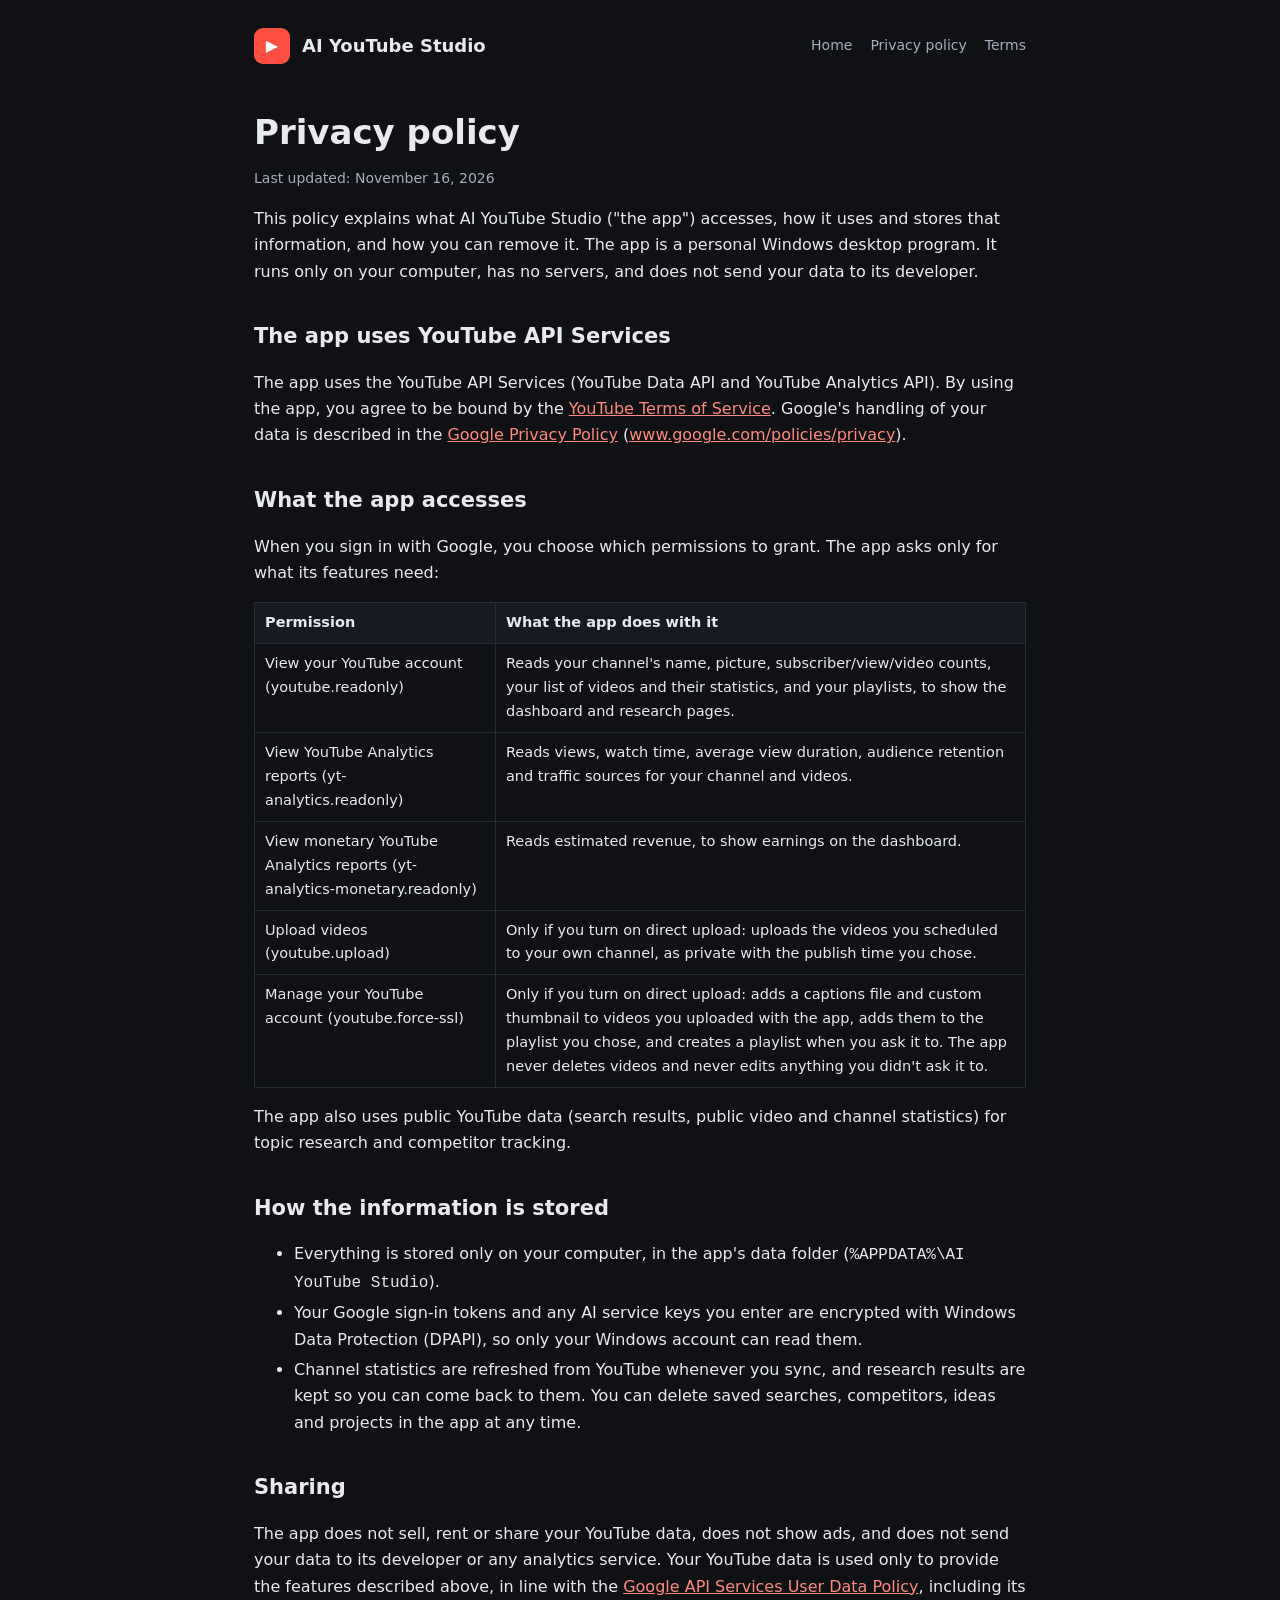
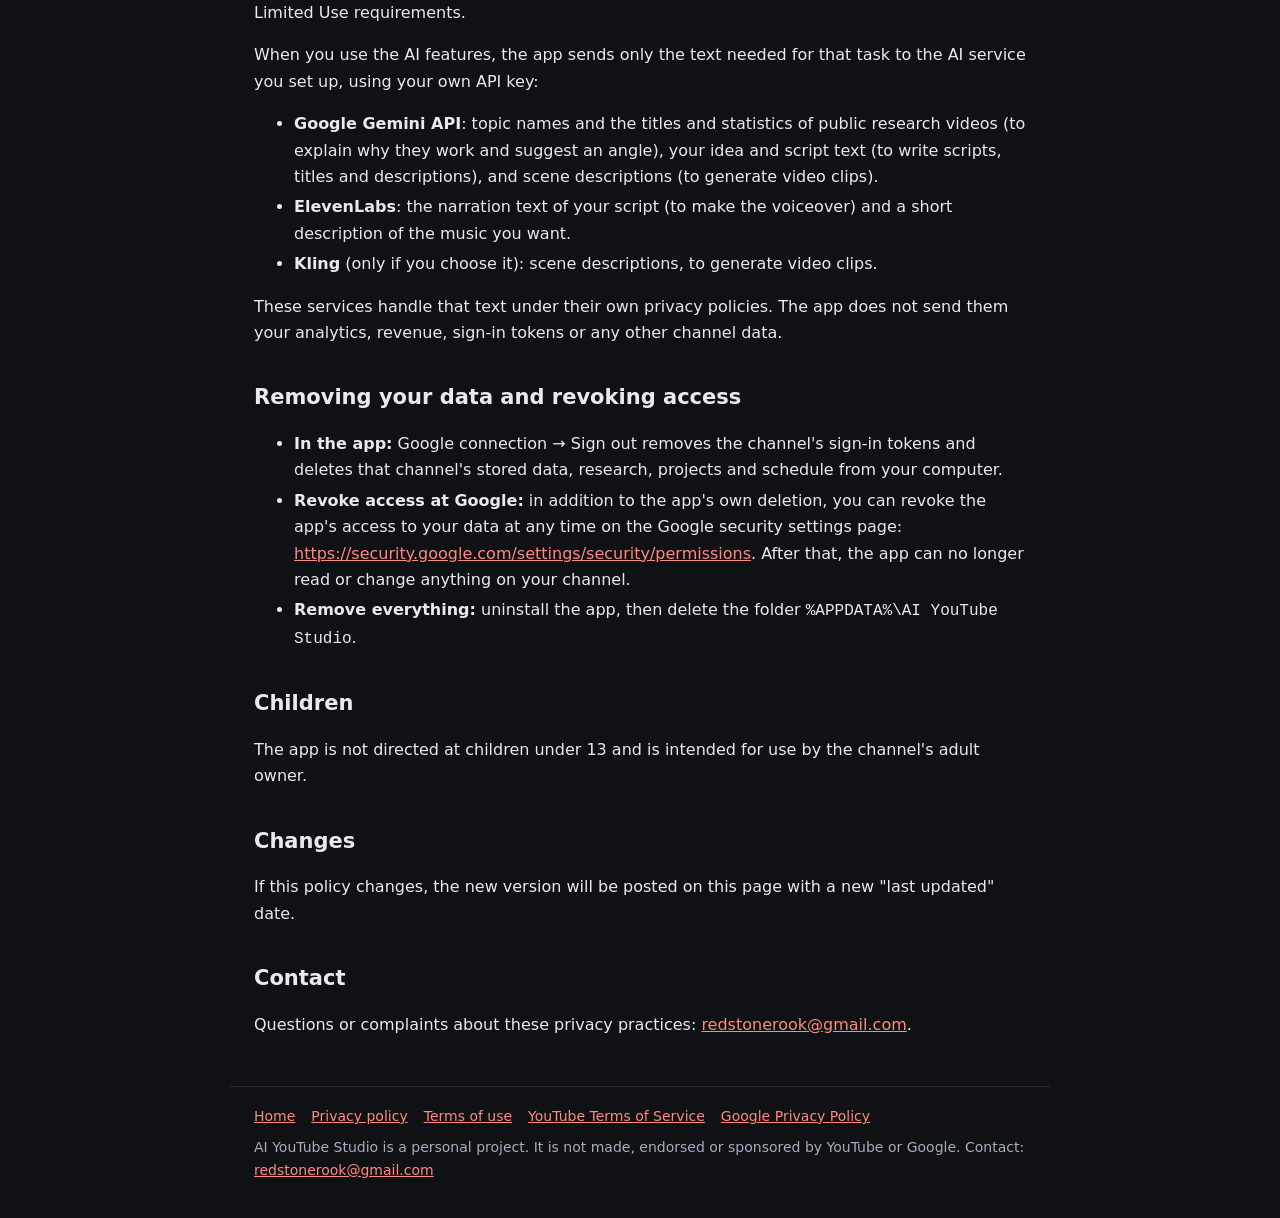
==== privacy.html @ 5edcbc94 "Add files via upload" ====
<!doctype html><html lang="en"><head><meta charset="utf-8"><meta name="viewport" content="width=device-width,initial-scale=1"><link rel="stylesheet" href="style.css"><title>Privacy policy · AI YouTube Studio</title></head><body>
<header><div class="logo">▶</div><div class="name">AI YouTube Studio</div><nav><a href="index.html">Home</a><a href="privacy.html">Privacy policy</a><a href="terms.html">Terms</a></nav></header><main>
<h1>Privacy policy</h1>
<p class="muted">Last updated: November 16, 2026</p>
<p>This policy explains what AI YouTube Studio ("the app") accesses, how it uses and stores that information, and how you can remove it. The app is a personal Windows desktop program. It runs only on your computer, has no servers, and does not send your data to its developer.</p>

<h2>The app uses YouTube API Services</h2>
<p>The app uses the YouTube API Services (YouTube Data API and YouTube Analytics API). By using the app, you agree to be bound by the <a href="https://www.youtube.com/t/terms">YouTube Terms of Service</a>. Google's handling of your data is described in the <a href="https://policies.google.com/privacy">Google Privacy Policy</a> (<a href="http://www.google.com/policies/privacy">www.google.com/policies/privacy</a>).</p>

<h2>What the app accesses</h2>
<p>When you sign in with Google, you choose which permissions to grant. The app asks only for what its features need:</p>
<table>
<tr><th>Permission</th><th>What the app does with it</th></tr>
<tr><td>View your YouTube account (youtube.readonly)</td><td>Reads your channel's name, picture, subscriber/view/video counts, your list of videos and their statistics, and your playlists, to show the dashboard and research pages.</td></tr>
<tr><td>View YouTube Analytics reports (yt-analytics.readonly)</td><td>Reads views, watch time, average view duration, audience retention and traffic sources for your channel and videos.</td></tr>
<tr><td>View monetary YouTube Analytics reports (yt-analytics-monetary.readonly)</td><td>Reads estimated revenue, to show earnings on the dashboard.</td></tr>
<tr><td>Upload videos (youtube.upload)</td><td>Only if you turn on direct upload: uploads the videos you scheduled to your own channel, as private with the publish time you chose.</td></tr>
<tr><td>Manage your YouTube account (youtube.force-ssl)</td><td>Only if you turn on direct upload: adds a captions file and custom thumbnail to videos you uploaded with the app, adds them to the playlist you chose, and creates a playlist when you ask it to. The app never deletes videos and never edits anything you didn't ask it to.</td></tr>
</table>
<p>The app also uses public YouTube data (search results, public video and channel statistics) for topic research and competitor tracking.</p>

<h2>How the information is stored</h2>
<ul>
<li>Everything is stored only on your computer, in the app's data folder (<code>%APPDATA%\AI YouTube Studio</code>).</li>
<li>Your Google sign-in tokens and any AI service keys you enter are encrypted with Windows Data Protection (DPAPI), so only your Windows account can read them.</li>
<li>Channel statistics are refreshed from YouTube whenever you sync, and research results are kept so you can come back to them. You can delete saved searches, competitors, ideas and projects in the app at any time.</li>
</ul>

<h2>Sharing</h2>
<p>The app does not sell, rent or share your YouTube data, does not show ads, and does not send your data to its developer or any analytics service. Your YouTube data is used only to provide the features described above, in line with the <a href="https://developers.google.com/terms/api-services-user-data-policy">Google API Services User Data Policy</a>, including its Limited Use requirements.</p>
<p>When you use the AI features, the app sends only the text needed for that task to the AI service you set up, using your own API key:</p>
<ul>
<li><strong>Google Gemini API</strong>: topic names and the titles and statistics of public research videos (to explain why they work and suggest an angle), your idea and script text (to write scripts, titles and descriptions), and scene descriptions (to generate video clips).</li>
<li><strong>ElevenLabs</strong>: the narration text of your script (to make the voiceover) and a short description of the music you want.</li>
<li><strong>Kling</strong> (only if you choose it): scene descriptions, to generate video clips.</li>
</ul>
<p>These services handle that text under their own privacy policies. The app does not send them your analytics, revenue, sign-in tokens or any other channel data.</p>

<h2>Removing your data and revoking access</h2>
<ul>
<li><strong>In the app:</strong> Google connection → Sign out removes the channel's sign-in tokens and deletes that channel's stored data, research, projects and schedule from your computer.</li>
<li><strong>Revoke access at Google:</strong> in addition to the app's own deletion, you can revoke the app's access to your data at any time on the Google security settings page: <a href="https://security.google.com/settings/security/permissions">https://security.google.com/settings/security/permissions</a>. After that, the app can no longer read or change anything on your channel.</li>
<li><strong>Remove everything:</strong> uninstall the app, then delete the folder <code>%APPDATA%\AI YouTube Studio</code>.</li>
</ul>

<h2>Children</h2>
<p>The app is not directed at children under 13 and is intended for use by the channel's adult owner.</p>

<h2>Changes</h2>
<p>If this policy changes, the new version will be posted on this page with a new "last updated" date.</p>

<h2>Contact</h2>
<p>Questions or complaints about these privacy practices: <a href="mailto:redstonerook@gmail.com">redstonerook@gmail.com</a>.</p>
</main><footer><a href="index.html">Home</a><a href="privacy.html">Privacy policy</a><a href="terms.html">Terms of use</a><a href="https://www.youtube.com/t/terms">YouTube Terms of Service</a><a href="https://policies.google.com/privacy">Google Privacy Policy</a><div style="margin-top:8px">AI YouTube Studio is a personal project. It is not made, endorsed or sponsored by YouTube or Google. Contact: <a href="mailto:redstonerook@gmail.com">redstonerook@gmail.com</a></div></footer></body></html>
---- style.css ----
:root{--bg:#0f1115;--panel:#171a21;--ink:#e8eaf0;--ink2:#a8adbd;--line:#262b37;--accent:#ff4f40}
*{box-sizing:border-box}body{margin:0;background:var(--bg);color:var(--ink);font:16px/1.65 "Segoe UI",system-ui,-apple-system,sans-serif}
a{color:#ff8a7d}header,main,footer{max-width:820px;margin:0 auto;padding:0 24px}
header{display:flex;align-items:center;gap:12px;padding-top:28px;padding-bottom:12px}
.logo{width:36px;height:36px;border-radius:9px;background:var(--accent);display:grid;place-items:center;color:#fff;font-weight:700}
header .name{font-weight:700;font-size:18px}header nav{margin-left:auto;display:flex;gap:18px;font-size:14px}
header nav a{color:var(--ink2);text-decoration:none}header nav a:hover{color:var(--ink)}
h1{font-size:34px;line-height:1.2;margin:36px 0 8px}h2{font-size:21px;margin:34px 0 8px}
.lead{color:var(--ink2);font-size:18px}.muted{color:var(--ink2);font-size:14px}
.grid{display:grid;grid-template-columns:repeat(2,1fr);gap:14px;margin-top:18px}
.card{background:var(--panel);border:1px solid var(--line);border-radius:12px;padding:16px 18px}.card h3{margin:0 0 6px;font-size:16px}.card p{margin:0;color:var(--ink2);font-size:14.5px}
footer{border-top:1px solid var(--line);margin-top:48px;padding-top:18px;padding-bottom:40px;color:var(--ink2);font-size:14px}
footer a{margin-right:16px}li{margin:4px 0}table{border-collapse:collapse;width:100%;font-size:14.5px}td,th{border:1px solid var(--line);padding:8px 10px;text-align:left;vertical-align:top}th{background:var(--panel)}
@media(max-width:640px){.grid{grid-template-columns:1fr}header nav{gap:10px}}
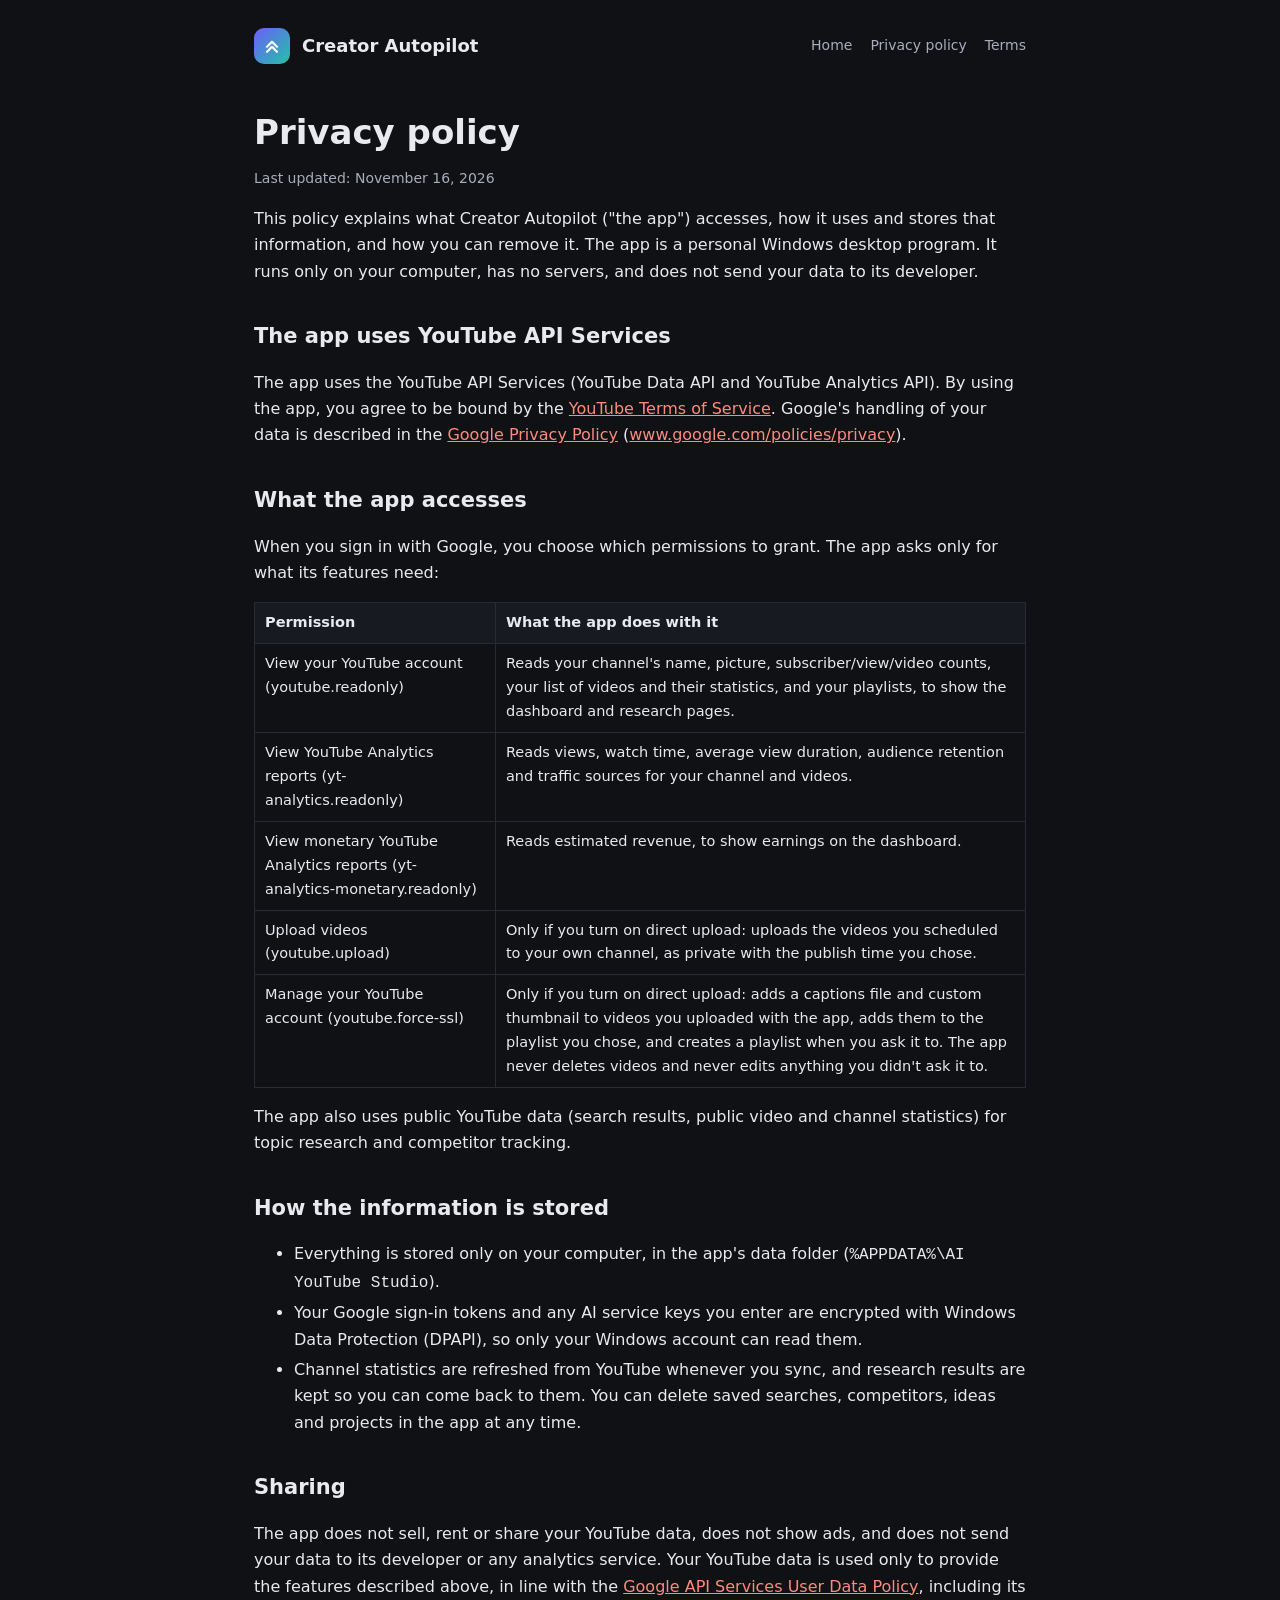
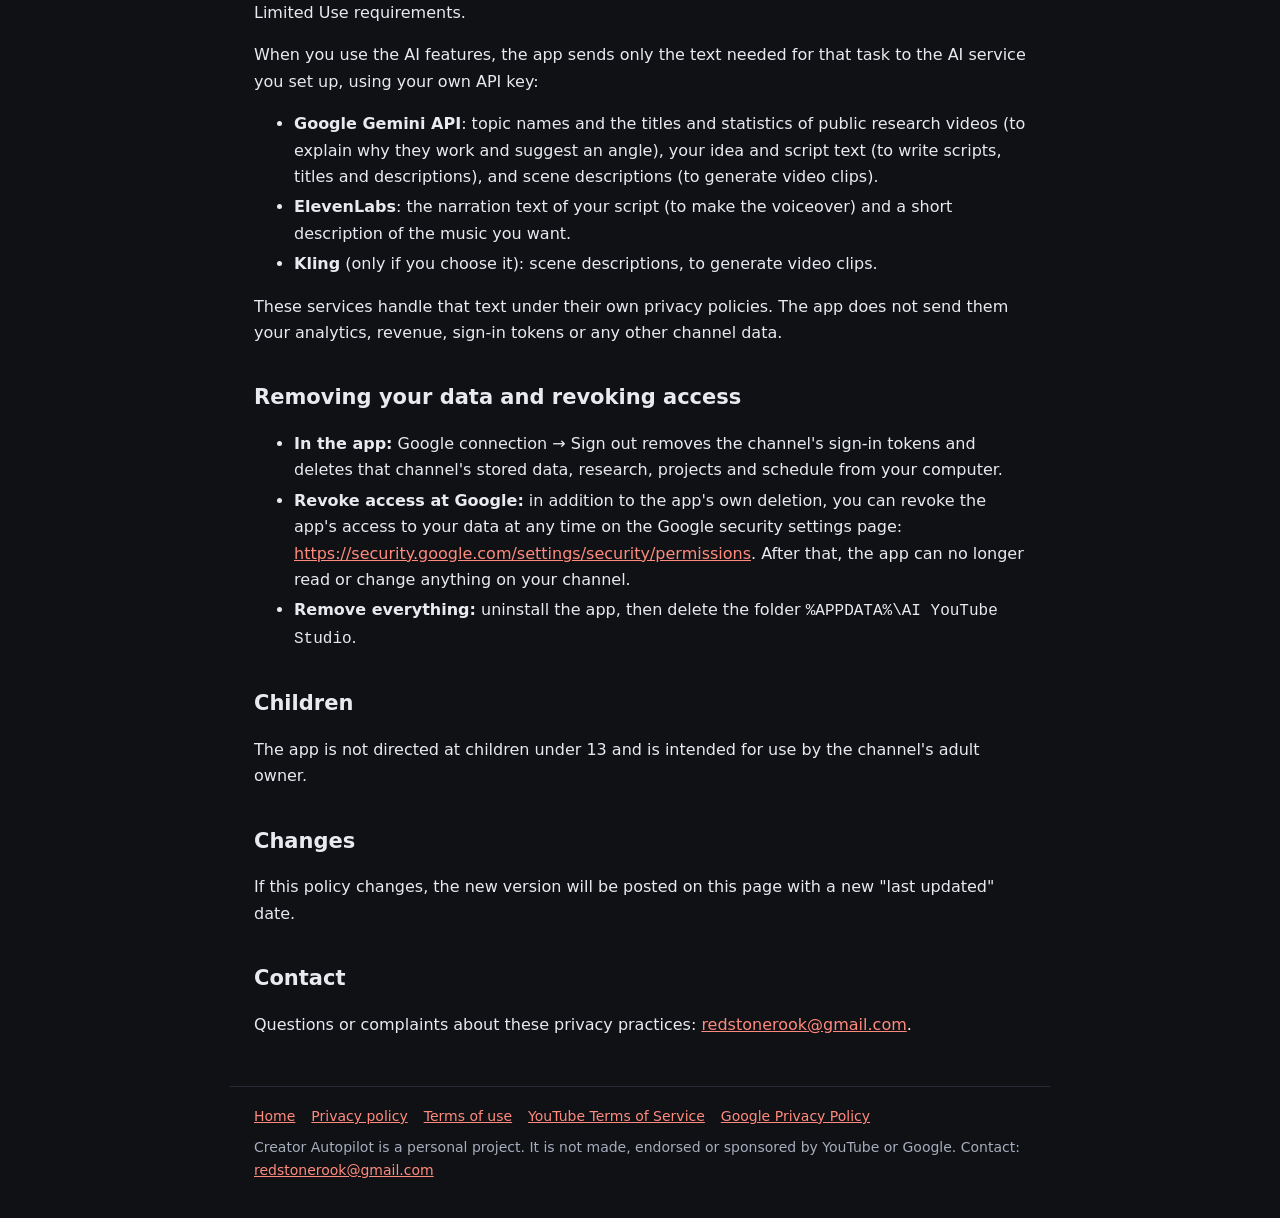
==== commit 69788a29: "Add files via upload" ====
--- a/privacy.html
+++ b/privacy.html
@@ -1,8 +1,8 @@
-<!doctype html><html lang="en"><head><meta charset="utf-8"><meta name="viewport" content="width=device-width,initial-scale=1"><link rel="stylesheet" href="style.css"><title>Privacy policy · AI YouTube Studio</title></head><body>
-<header><div class="logo">▶</div><div class="name">AI YouTube Studio</div><nav><a href="index.html">Home</a><a href="privacy.html">Privacy policy</a><a href="terms.html">Terms</a></nav></header><main>
+<!doctype html><html lang="en"><head><meta charset="utf-8"><meta name="viewport" content="width=device-width,initial-scale=1"><link rel="stylesheet" href="style.css"><title>Privacy policy · Creator Autopilot</title></head><body>
+<header><div class="logo"><svg viewBox="0 0 24 24" width="20" height="20" fill="none" stroke="#fff" stroke-width="2.6" stroke-linecap="round" stroke-linejoin="round"><path d="M6 13l6-6 6 6"/><path d="M6 19l6-6 6 6"/></svg></div><div class="name">Creator Autopilot</div><nav><a href="index.html">Home</a><a href="privacy.html">Privacy policy</a><a href="terms.html">Terms</a></nav></header><main>
 <h1>Privacy policy</h1>
 <p class="muted">Last updated: November 16, 2026</p>
-<p>This policy explains what AI YouTube Studio ("the app") accesses, how it uses and stores that information, and how you can remove it. The app is a personal Windows desktop program. It runs only on your computer, has no servers, and does not send your data to its developer.</p>
+<p>This policy explains what Creator Autopilot ("the app") accesses, how it uses and stores that information, and how you can remove it. The app is a personal Windows desktop program. It runs only on your computer, has no servers, and does not send your data to its developer.</p>
 
 <h2>The app uses YouTube API Services</h2>
 <p>The app uses the YouTube API Services (YouTube Data API and YouTube Analytics API). By using the app, you agree to be bound by the <a href="https://www.youtube.com/t/terms">YouTube Terms of Service</a>. Google's handling of your data is described in the <a href="https://policies.google.com/privacy">Google Privacy Policy</a> (<a href="http://www.google.com/policies/privacy">www.google.com/policies/privacy</a>).</p>
@@ -51,4 +51,4 @@
 
 <h2>Contact</h2>
 <p>Questions or complaints about these privacy practices: <a href="mailto:redstonerook@gmail.com">redstonerook@gmail.com</a>.</p>
-</main><footer><a href="index.html">Home</a><a href="privacy.html">Privacy policy</a><a href="terms.html">Terms of use</a><a href="https://www.youtube.com/t/terms">YouTube Terms of Service</a><a href="https://policies.google.com/privacy">Google Privacy Policy</a><div style="margin-top:8px">AI YouTube Studio is a personal project. It is not made, endorsed or sponsored by YouTube or Google. Contact: <a href="mailto:redstonerook@gmail.com">redstonerook@gmail.com</a></div></footer></body></html>
+</main><footer><a href="index.html">Home</a><a href="privacy.html">Privacy policy</a><a href="terms.html">Terms of use</a><a href="https://www.youtube.com/t/terms">YouTube Terms of Service</a><a href="https://policies.google.com/privacy">Google Privacy Policy</a><div style="margin-top:8px">Creator Autopilot is a personal project. It is not made, endorsed or sponsored by YouTube or Google. Contact: <a href="mailto:redstonerook@gmail.com">redstonerook@gmail.com</a></div></footer></body></html>
--- a/style.css
+++ b/style.css
@@ -2,7 +2,7 @@
 *{box-sizing:border-box}body{margin:0;background:var(--bg);color:var(--ink);font:16px/1.65 "Segoe UI",system-ui,-apple-system,sans-serif}
 a{color:#ff8a7d}header,main,footer{max-width:820px;margin:0 auto;padding:0 24px}
 header{display:flex;align-items:center;gap:12px;padding-top:28px;padding-bottom:12px}
-.logo{width:36px;height:36px;border-radius:9px;background:var(--accent);display:grid;place-items:center;color:#fff;font-weight:700}
+.logo{width:36px;height:36px;border-radius:10px;background:linear-gradient(135deg,#6d5dfc,#22c3a6);display:grid;place-items:center;color:#fff;font-weight:700}
 header .name{font-weight:700;font-size:18px}header nav{margin-left:auto;display:flex;gap:18px;font-size:14px}
 header nav a{color:var(--ink2);text-decoration:none}header nav a:hover{color:var(--ink)}
 h1{font-size:34px;line-height:1.2;margin:36px 0 8px}h2{font-size:21px;margin:34px 0 8px}
